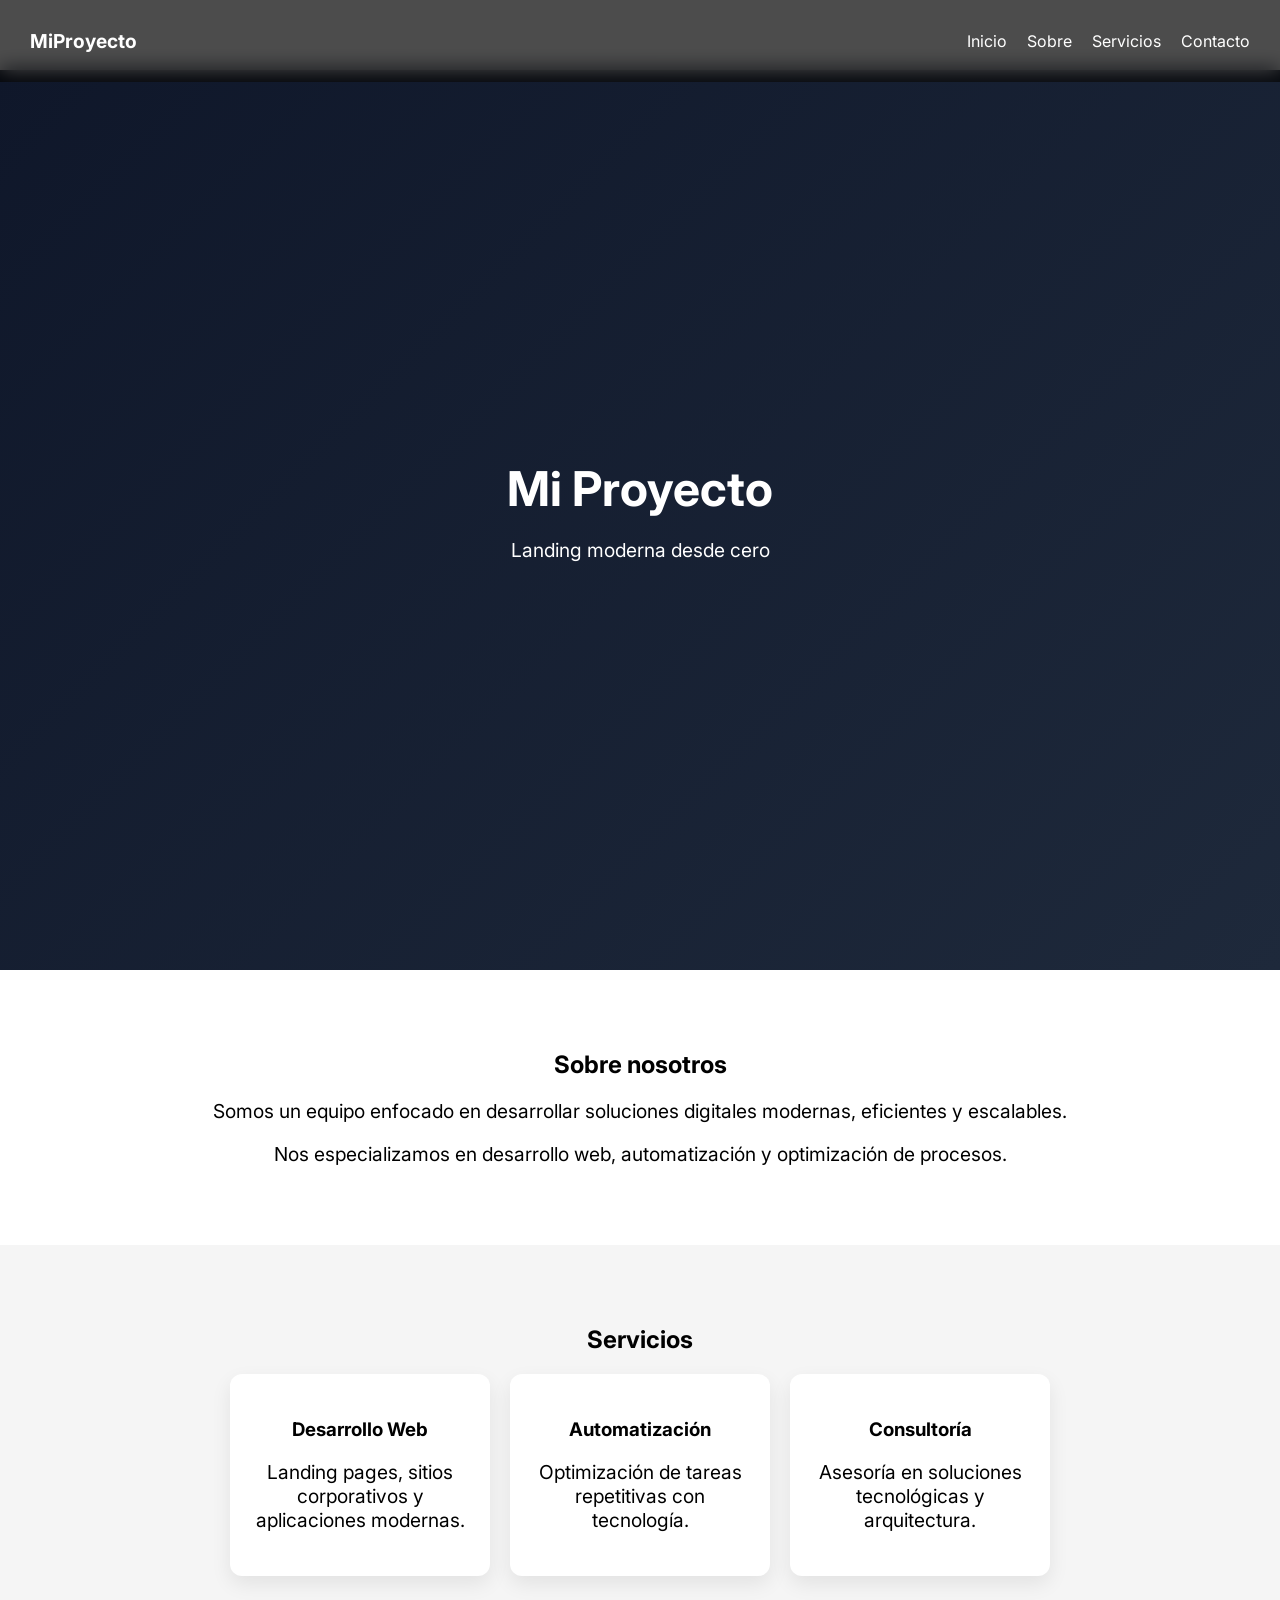
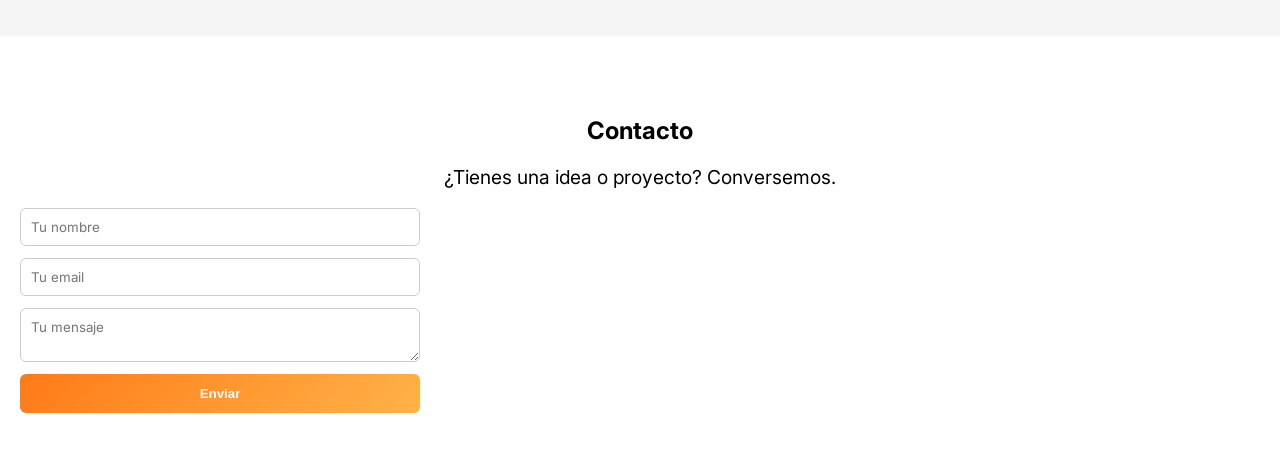
==== index.html @ 833f554d "?" ====
<!doctype html>
<html lang="es">
  <head>
    <!-- ======================
         META / CONFIG
    ====================== -->
    <meta charset="UTF-8" />
    <meta name="viewport" content="width=device-width, initial-scale=1.0" />
    <title>Mi Landing</title>

    <!-- ======================
         FUENTES
    ====================== -->
    <link
      href="https://fonts.googleapis.com/css2?family=Inter:wght@300;400;600&display=swap"
      rel="stylesheet"
    />

    <!-- ======================
         ESTILOS
    ====================== -->
    <link rel="stylesheet" href="styles.css" />
  </head>

  <body>
    <!-- ======================
         NAVBAR
    ====================== -->
    <nav class="navbar">
      <div class="logo">MiProyecto</div>

      <ul class="nav-links" id="nav-links">
        <li><a href="#inicio">Inicio</a></li>
        <li><a href="#sobre">Sobre</a></li>
        <li><a href="#servicios">Servicios</a></li>
        <li><a href="#contacto">Contacto</a></li>
      </ul>

      <!-- Menú hamburguesa (móvil) -->
      <div class="menu-toggle" id="menu-toggle">☰</div>
    </nav>

    <!-- ======================
         HERO / INICIO
    ====================== -->
    <header id="inicio">
      <h1>Mi Proyecto</h1>
      <p>Landing moderna desde cero</p>
    </header>

    <!-- ======================
         SOBRE NOSOTROS
    ====================== -->
    <section id="sobre" class="fade-in">
      <h2>Sobre nosotros</h2>
      <p>
        Somos un equipo enfocado en desarrollar soluciones digitales modernas,
        eficientes y escalables.
      </p>
      <p>
        Nos especializamos en desarrollo web, automatización y optimización de
        procesos.
      </p>
    </section>

    <!-- ======================
         SERVICIOS
    ====================== -->
    <section id="servicios" class="fade-in">
      <h2>Servicios</h2>

      <div class="cards">
        <div class="card">
          <h3>Desarrollo Web</h3>
          <p>Landing pages, sitios corporativos y aplicaciones modernas.</p>
        </div>

        <div class="card">
          <h3>Automatización</h3>
          <p>Optimización de tareas repetitivas con tecnología.</p>
        </div>

        <div class="card">
          <h3>Consultoría</h3>
          <p>Asesoría en soluciones tecnológicas y arquitectura.</p>
        </div>
      </div>
    </section>

    <!-- ======================
         CONTACTO
    ====================== -->
    <section id="contacto" class="fade-in">
      <h2>Contacto</h2>
      <p>¿Tienes una idea o proyecto? Conversemos.</p>
      <form
        name="contact"
        method="POST"
        netlify
      >
        <input type="hidden" name="form-name" value="contact" />
        <input type="text" name="name" placeholder="Tu nombre" required />
        <input type="email" name="email" placeholder="Tu email" required />
        <textarea name="message" placeholder="Tu mensaje" required></textarea>
        <button type="submit">Enviar</button>
      </form>
    </section>
    <div id="modal" class="modal hidden">
      <div class="modal-content">
        <p id="modal-message">Mensaje enviado</p>
        <button id="close-modal">Cerrar</button>
      </div>
    </div>
    <!-- ======================
         SCRIPTS
    ====================== -->
    <script src="script.js"></script>
  </body>
</html>
---- styles.css ----
/* ========================
   RESET / BASE
======================== */
* {
  box-sizing: border-box;
}

html {
  scroll-behavior: smooth;
  scroll-padding-top: 70px;
}

body {
  margin: 0;
  font-family: "Inter", sans-serif;
  padding-top: 70px; /* compensar navbar fijo */
}

/* ========================
   TIPOGRAFÍA
======================== */
h1 {
  font-size: 3rem;
  margin: 0;
}

p {
  font-size: 1.2rem;
}

/* ========================
   NAVBAR Menu
======================== */
.navbar {
  position: fixed;
  top: 0;
  width: 100%;

  display: flex;
  justify-content: space-between;
  align-items: center;

  padding: 15px 30px;
  background-color: rgba(0, 0, 0, 0.7);
  backdrop-filter: blur(10px);

  color: white;
  z-index: 1000;
}

.logo {
  font-weight: bold;
  font-size: 1.2rem;
}

.nav-links {
  list-style: none;
  display: flex;
  gap: 20px;
}

.nav-links a {
  text-decoration: none;
  color: white;
  transition: 0.3s;
}

.nav-links a:hover {
  color: #ff7a18;
}

/* ========================
   HERO
======================== */
header {
  height: 100vh;
  background: linear-gradient(135deg, #0f172a, #1e293b);
  color: white;

  display: flex;
  flex-direction: column;
  justify-content: center;
  align-items: center;

  text-align: center;
  padding: 20px;
}

/* ========================
   SECCIONES
======================== */
section {
  padding: 60px 20px;
  text-align: center;
}

section:nth-child(even) {
  background-color: #f5f5f5;
}

/* ========================
   BOTONES
======================== */
button {
  padding: 12px 24px;
  border: none;
  background: linear-gradient(135deg, #ff7a18, #ffb347);
  color: white;
  font-weight: 600;
  border-radius: 8px;
  cursor: pointer;
  transition: 0.3s;
}

button:hover {
  transform: translateY(-2px);
}

/* ========================
   CARDS (SERVICIOS)
======================== */
.cards {
  display: flex;
  gap: 20px;
  justify-content: center;
  flex-wrap: wrap;
}

.card {
  background: white;
  padding: 25px;
  border-radius: 12px;
  width: 260px;

  box-shadow: 0 8px 20px rgba(0, 0, 0, 0.08);
  transition: 0.3s;
}

.card:hover {
  transform: translateY(-5px);
}

/* ========================
   ANIMACIONES (SCROLL)
======================== */
.fade-in {
  opacity: 0;
  transform: translateY(30px);
  transition: all 0.8s ease;
}

.fade-in.show {
  opacity: 1;
  transform: translateY(0);
}

/* ========================
   MENÚ MÓVIL
======================== */
.menu-toggle {
  display: none;
  font-size: 1.8rem;
  cursor: pointer;
}

/* ========================
   RESPONSIVE
======================== */
@media (max-width: 768px) {
  h1 {
    font-size: 2rem;
  }

  p {
    font-size: 1rem;
  }

  section {
    padding: 20px;
  }

  .cards {
    flex-direction: column;
    align-items: center;
  }

  /* NAV LINKS MOBILE */
  .nav-links {
    position: absolute;
    top: 60px;
    right: 0;

    background-color: #111;
    width: 100%;

    display: none;
    flex-direction: column;
    align-items: center;

    padding: 20px 0;
  }

  .nav-links li {
    margin: 10px 0;
  }

  .nav-links a {
    font-size: 1.2rem;
  }

  .nav-links.active {
    display: flex;
  }

  .menu-toggle {
    display: block;
  }
}

/* Formulario de contacto */

form {
  display: flex;
  flex-direction: column;
  gap: 12px;
  max-width: 400px;
}

input, textarea {
  padding: 10px;
  border: 1px solid #ccc;
  border-radius: 6px;
  font-family: inherit;
}

button {
  padding: 12px;
  border: none;
  background-color: #111;
  color: white;
  border-radius: 6px;
  cursor: pointer;
}

button:hover {
  background-color: #333;
}

/* modal feedback inmediato sin salir al enviar formulario */

.modal {
  position: fixed;
  top: 0;
  left: 0;
  width: 100%;
  height: 100%;
  background: rgba(0,0,0,0.6);
  display: flex;
  align-items: center;
  justify-content: center;
}

.modal-content {
  background: white;
  padding: 20px;
  border-radius: 8px;
  text-align: center;
}

.hidden {
  display: none;
}
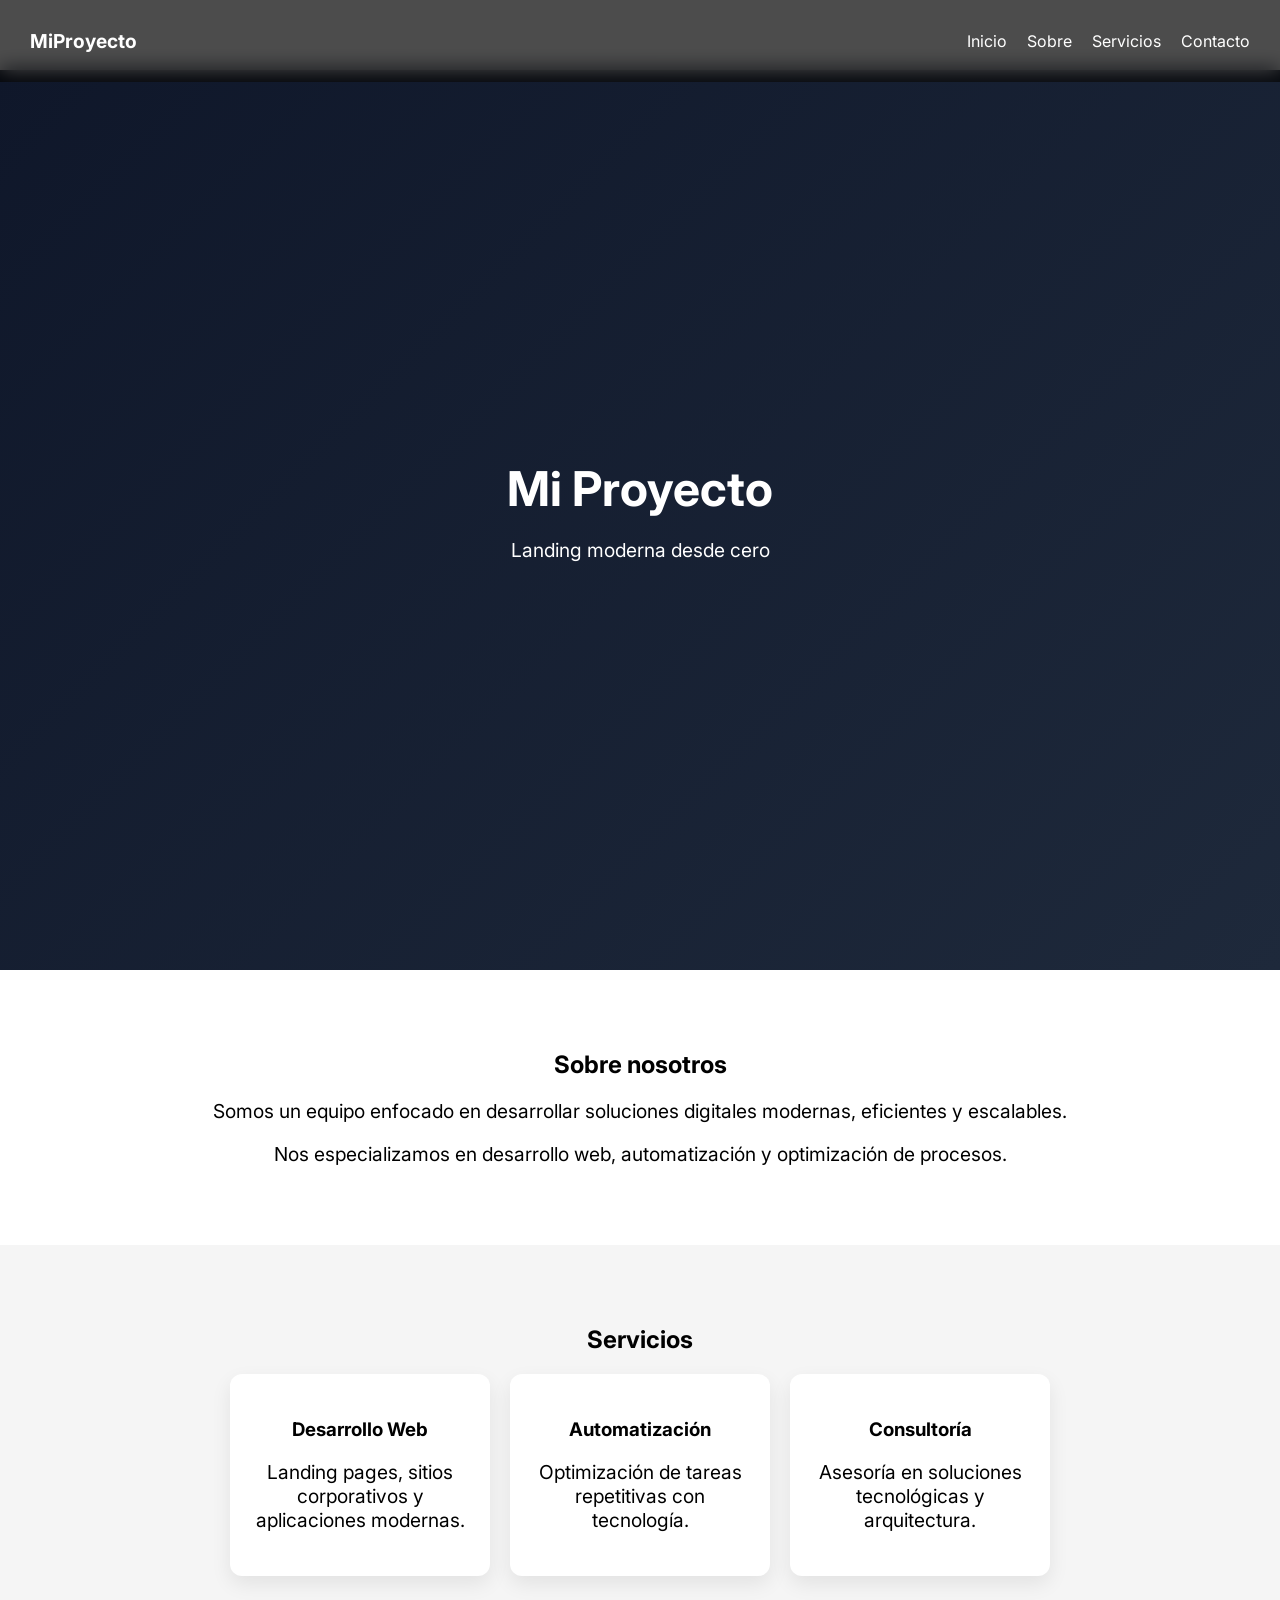
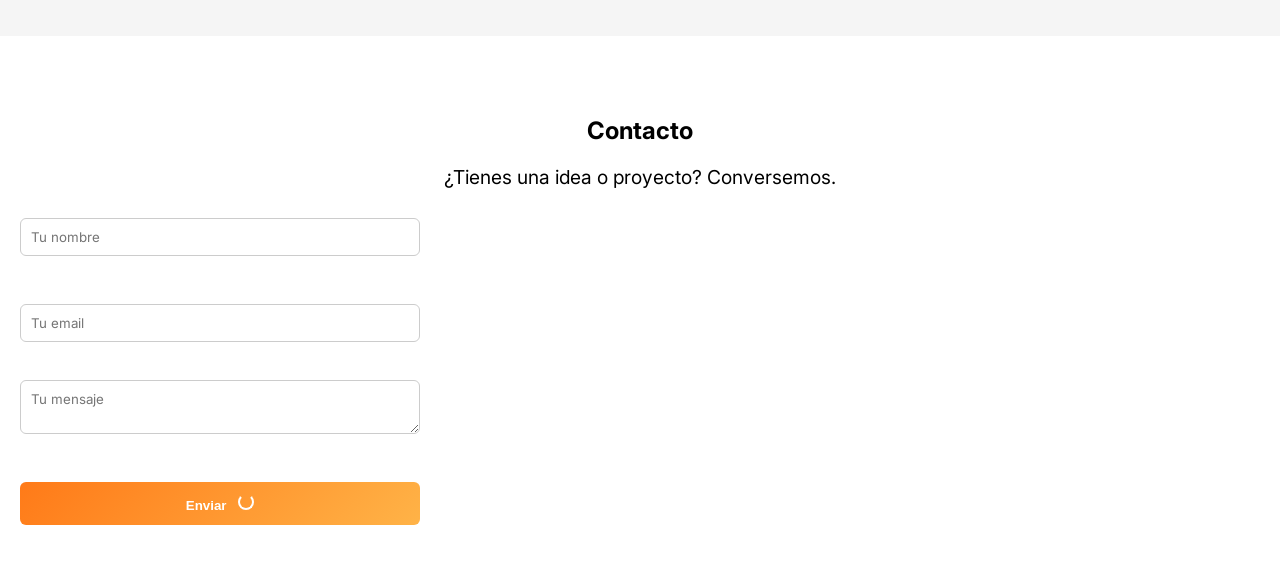
==== commit 9e06c8d1: "Fin de etapa de eventos y errores, pasamos a API" ====
--- a/index.html
+++ b/index.html
@@ -93,16 +93,20 @@
     <section id="contacto" class="fade-in">
       <h2>Contacto</h2>
       <p>¿Tienes una idea o proyecto? Conversemos.</p>
-      <form
-        name="contact"
-        method="POST"
-        netlify
-      >
-        <input type="hidden" name="form-name" value="contact" />
+      <form name="contact" method="POST" netlify>
         <input type="text" name="name" placeholder="Tu nombre" required />
+        <!-- contenedor para errores -->
+        <small class="error" id="error-name"></small>
+
         <input type="email" name="email" placeholder="Tu email" required />
+        <small class="error" id="error-email"></small>
+
         <textarea name="message" placeholder="Tu mensaje" required></textarea>
-        <button type="submit">Enviar</button>
+        <small class="error" id="error-message"></small>
+        <button type="submit" id="submit-btn">
+          <span id="btn-text">Enviar</span>
+          <span id="spinner" class="spinner hidden"></span>
+        </button>
       </form>
     </section>
     <div id="modal" class="modal hidden">
--- a/styles.css
+++ b/styles.css
@@ -269,4 +269,53 @@
 
 .hidden {
   display: none;
+}
+
+/* estilo para errores en el formulario */
+
+.error {
+  color: red;
+  font-size: 12px;
+  height: 14px;
+}
+
+.input-error {
+  border: 1px solid red;
+}
+
+/* efecto visual boton */
+
+button:disabled {
+  background-color: #888;
+  cursor: not-allowed;
+  opacity: 0.7;
+}
+
+/* animacion spinner + estado */
+
+.spinner {
+  width: 16px;
+  height: 16px;
+  border: 2px solid white;
+  border-top: 2px solid transparent;
+  border-radius: 50%;
+  display: inline-block;
+  margin-left: 8px;
+  animation: spin 0.6s linear infinite;
+}
+
+@keyframes spin {
+  to {
+    transform: rotate(360deg);
+  }
+}
+
+#box {
+  max-width: 300px;
+  margin: 20px;
+}
+
+input, button {
+  display: block;
+  margin-top: 10px;
 }
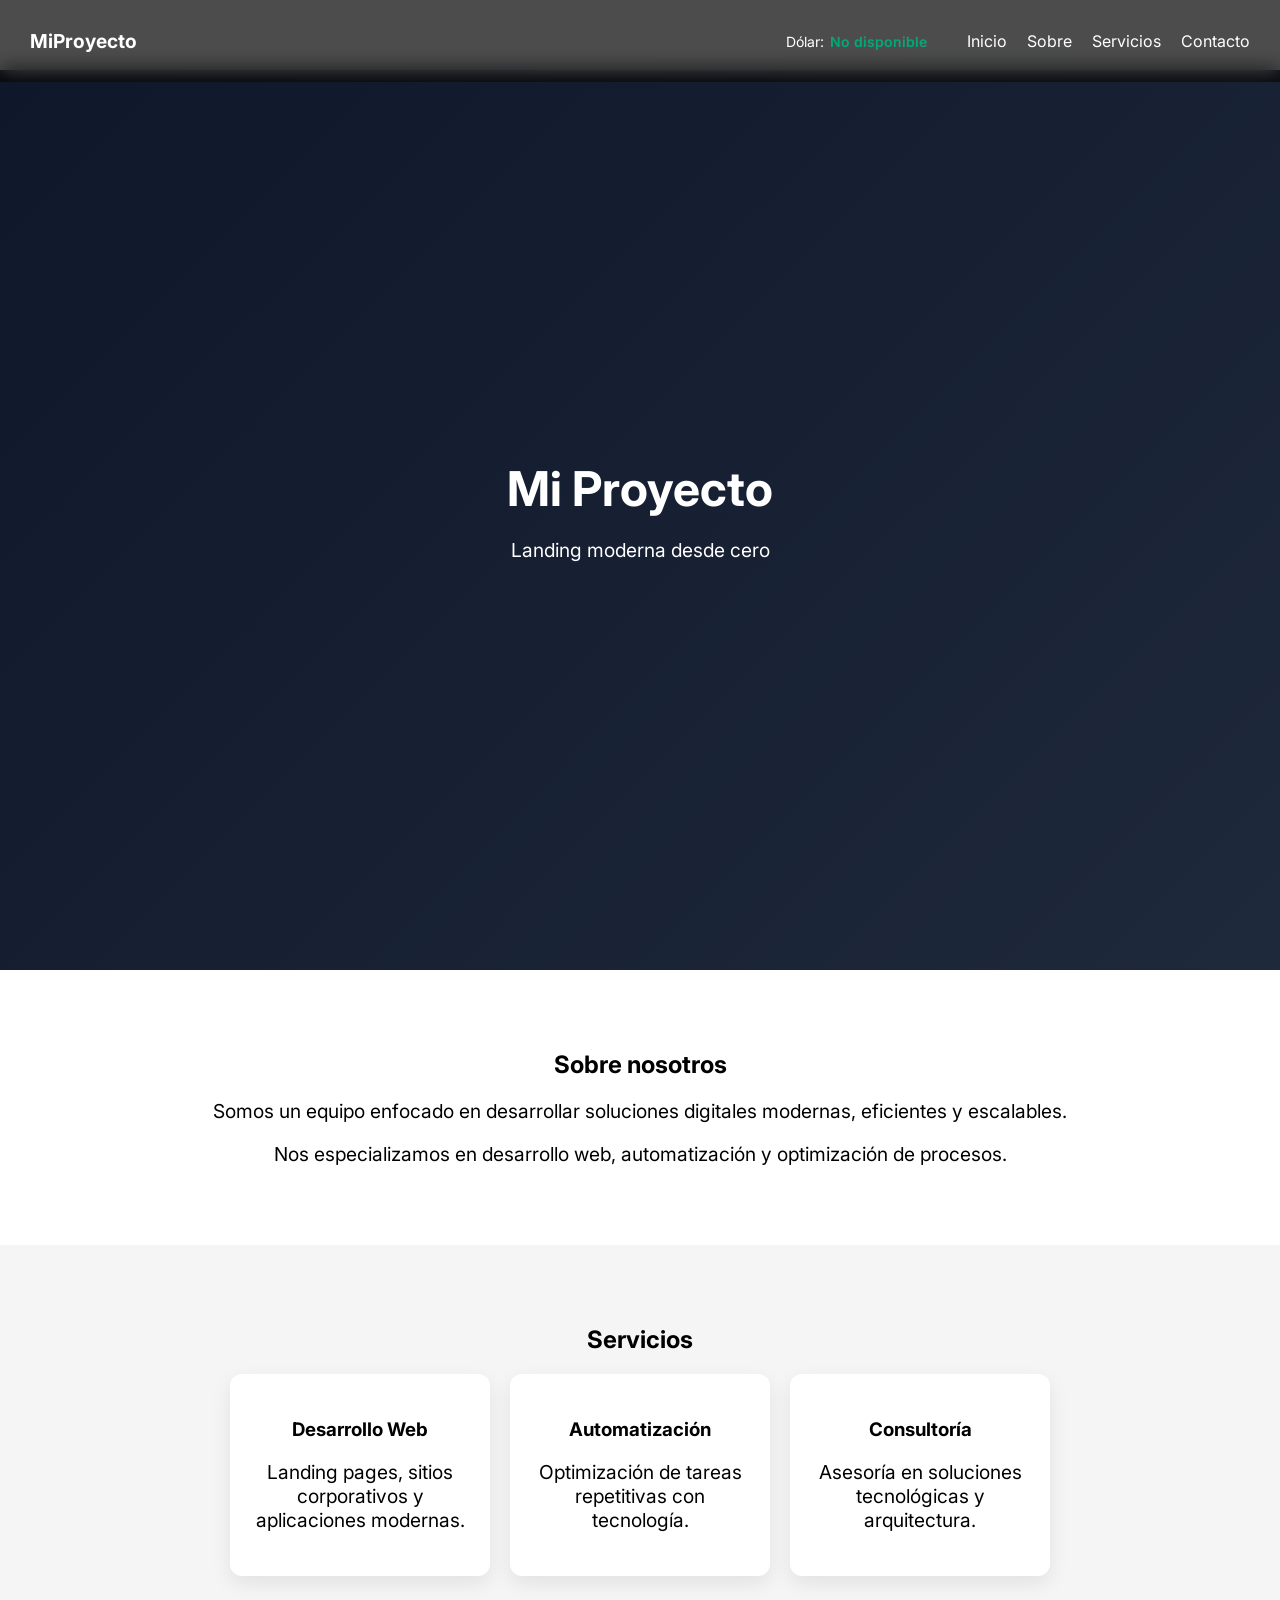
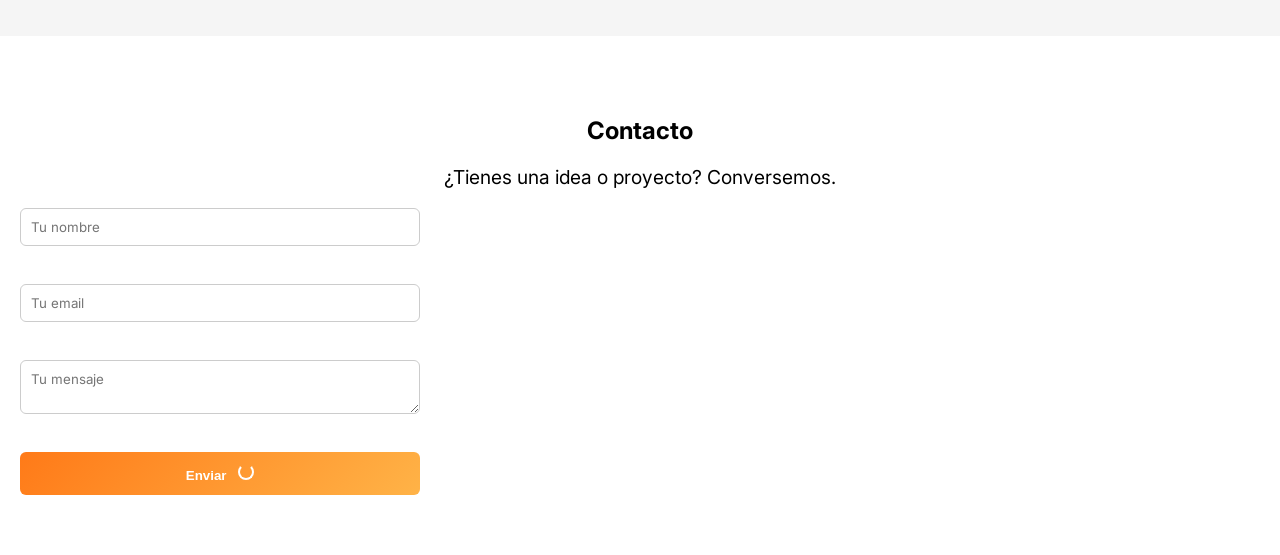
==== commit 53d4f9a6: "Uso de API's" ====
--- a/index.html
+++ b/index.html
@@ -28,6 +28,10 @@
     ====================== -->
     <nav class="navbar">
       <div class="logo">MiProyecto</div>
+      <div id="dolar-box" class="dolar-widget">
+        <span>Dólar:</span>
+        <strong id="dolar-value">Cargando...</strong>
+      </div>
 
       <ul class="nav-links" id="nav-links">
         <li><a href="#inicio">Inicio</a></li>
--- a/styles.css
+++ b/styles.css
@@ -310,12 +310,20 @@
   }
 }
 
-#box {
-  max-width: 300px;
-  margin: 20px;
-}
-
-input, button {
-  display: block;
-  margin-top: 10px;
+/* widget del dolar para el menu */
+
+.dolar-widget {
+  font-size: 14px;
+  margin-left: auto; /* lo empuja a la derecha */
+  display: flex;
+  gap: 6px;
+  align-items: center;
+}
+
+.dolar-widget strong {
+  font-weight: 600;
+}
+
+#dolar-value {
+  color: #0a7;
 }
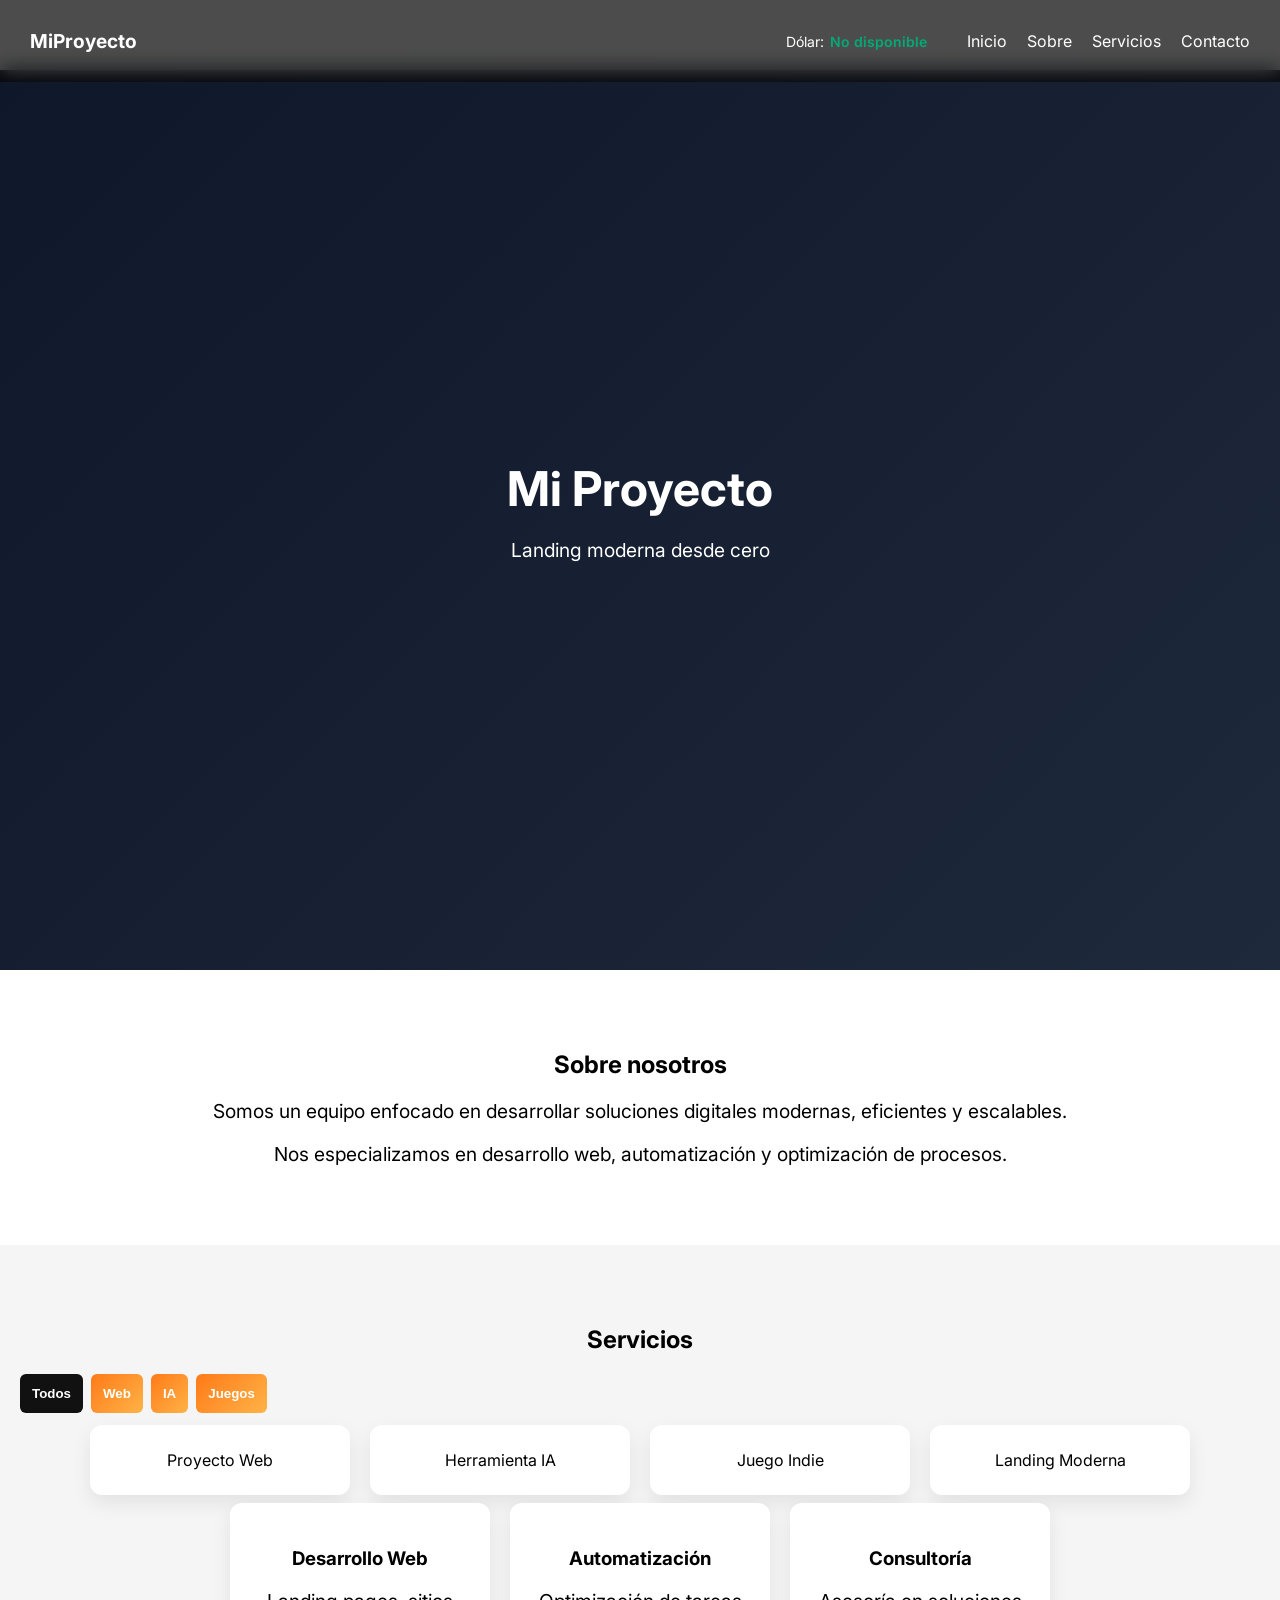
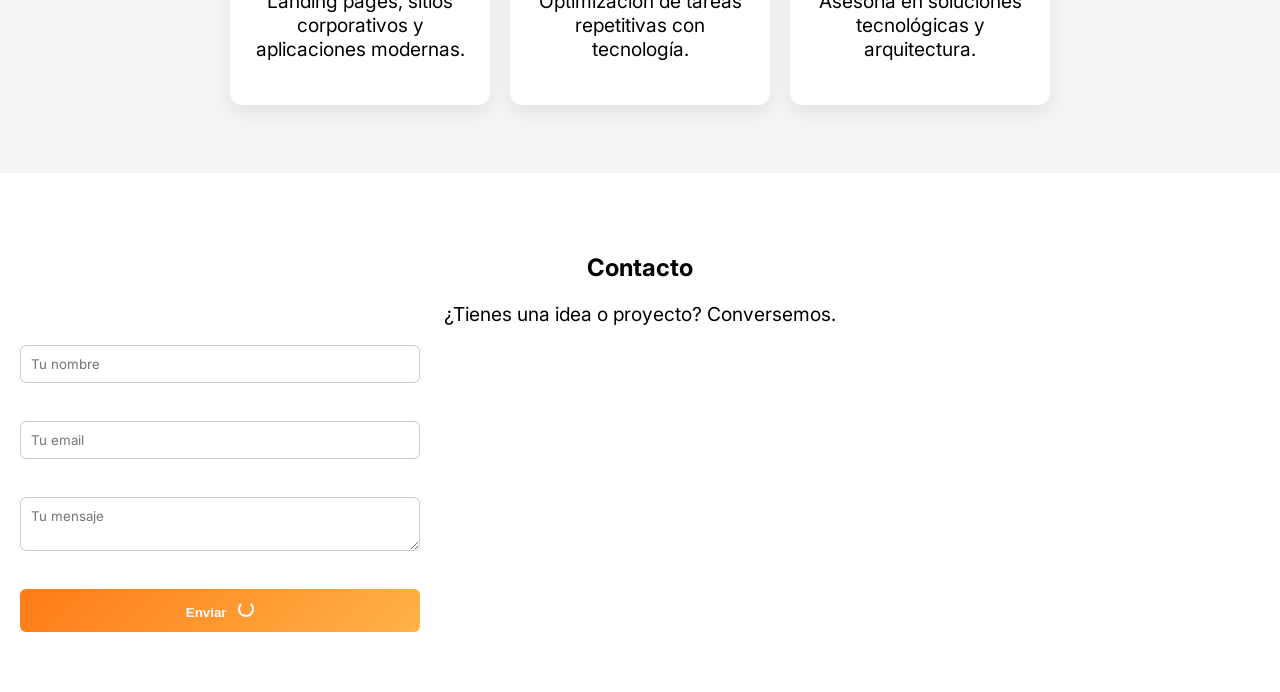
==== commit 8a299111: "Se agrego filtros a los servicios" ====
--- a/index.html
+++ b/index.html
@@ -73,6 +73,19 @@
     <section id="servicios" class="fade-in">
       <h2>Servicios</h2>
 
+      <div class="filters">
+        <button data-filter="all">Todos</button>
+        <button data-filter="web">Web</button>
+        <button data-filter="ia">IA</button>
+        <button data-filter="games">Juegos</button>
+      </div>
+
+      <div class="cards">
+        <div class="card" data-category="web">Proyecto Web</div>
+        <div class="card" data-category="ia">Herramienta IA</div>
+        <div class="card" data-category="games">Juego Indie</div>
+        <div class="card" data-category="web">Landing Moderna</div>
+      </div>
       <div class="cards">
         <div class="card">
           <h3>Desarrollo Web</h3>
--- a/styles.css
+++ b/styles.css
@@ -326,4 +326,21 @@
 
 #dolar-value {
   color: #0a7;
+}
+
+/* estilo para los filtros de servicios */
+
+.filters {
+  display: flex;
+  gap: 8px;
+  margin-bottom: 12px;
+}
+
+.filters button.active {
+  background: #111;
+  color: #fff;
+}
+
+.card {
+  margin-bottom: 8px;
 }
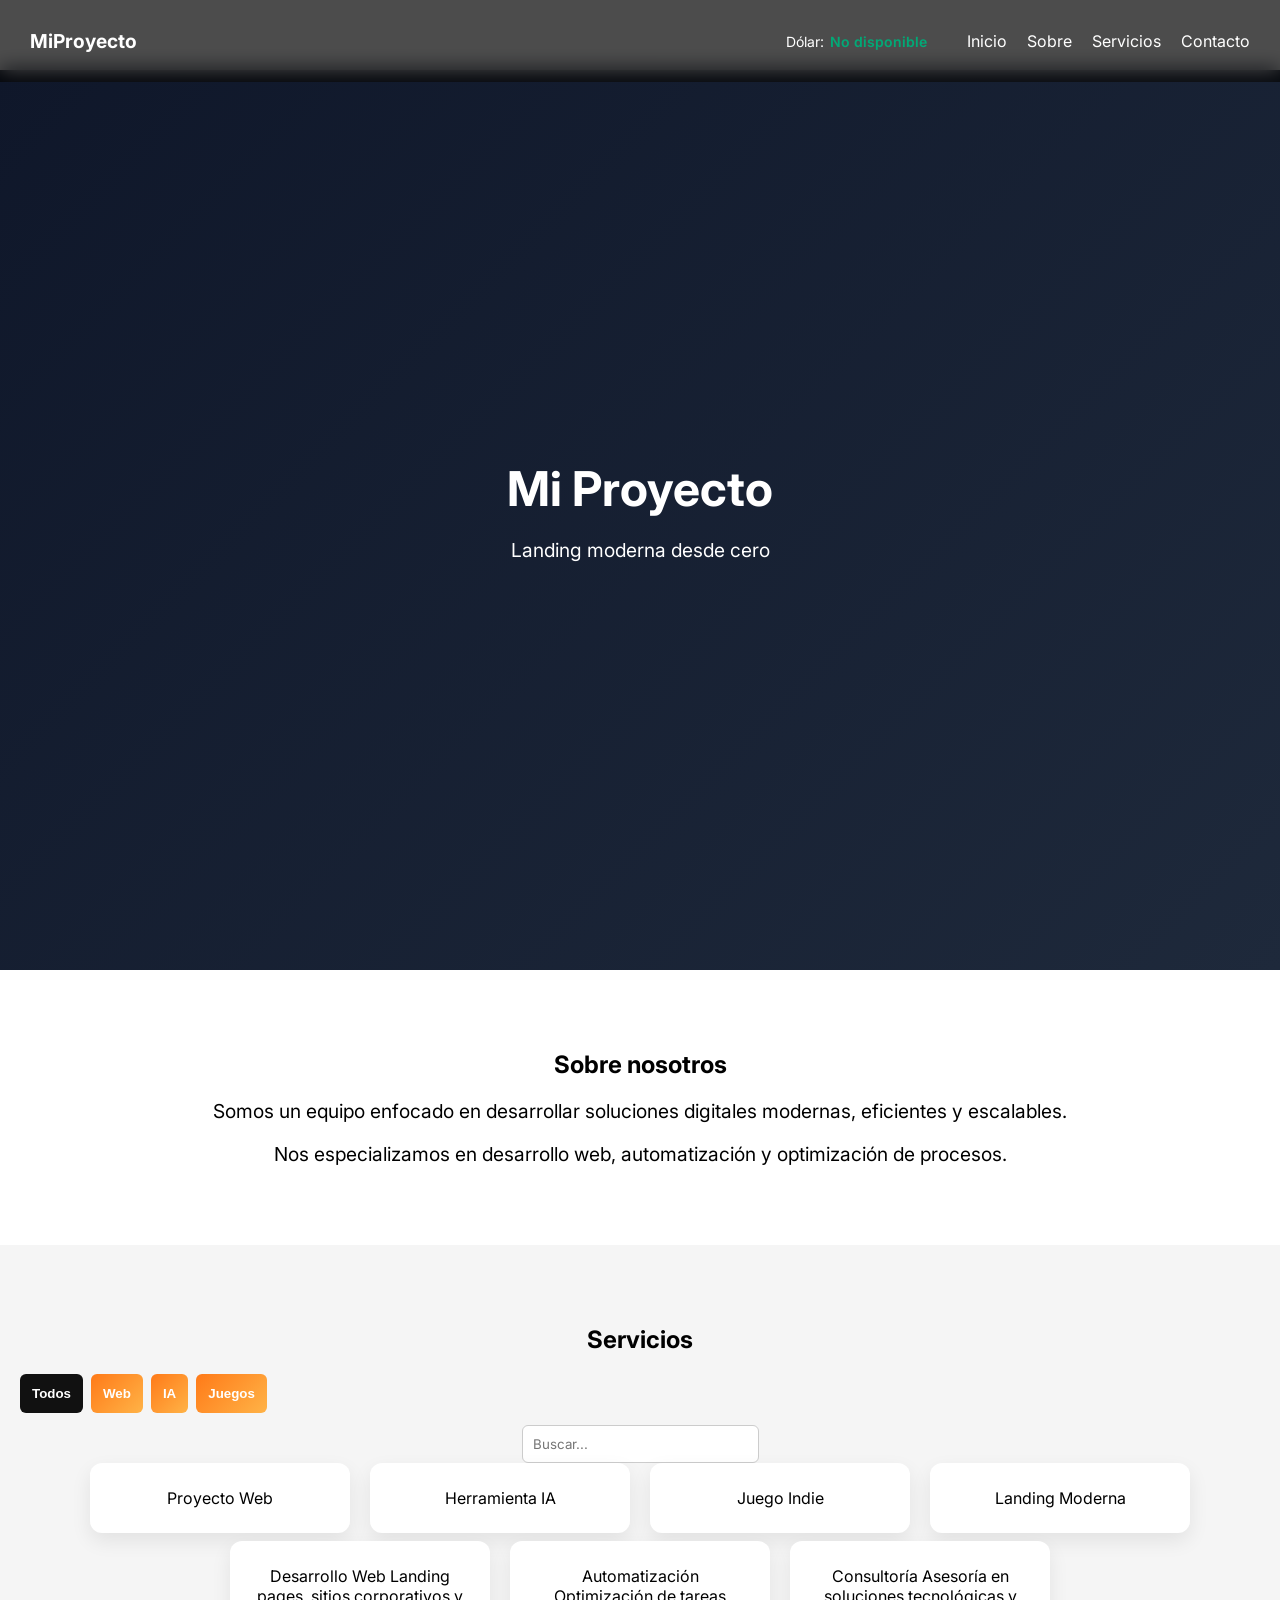
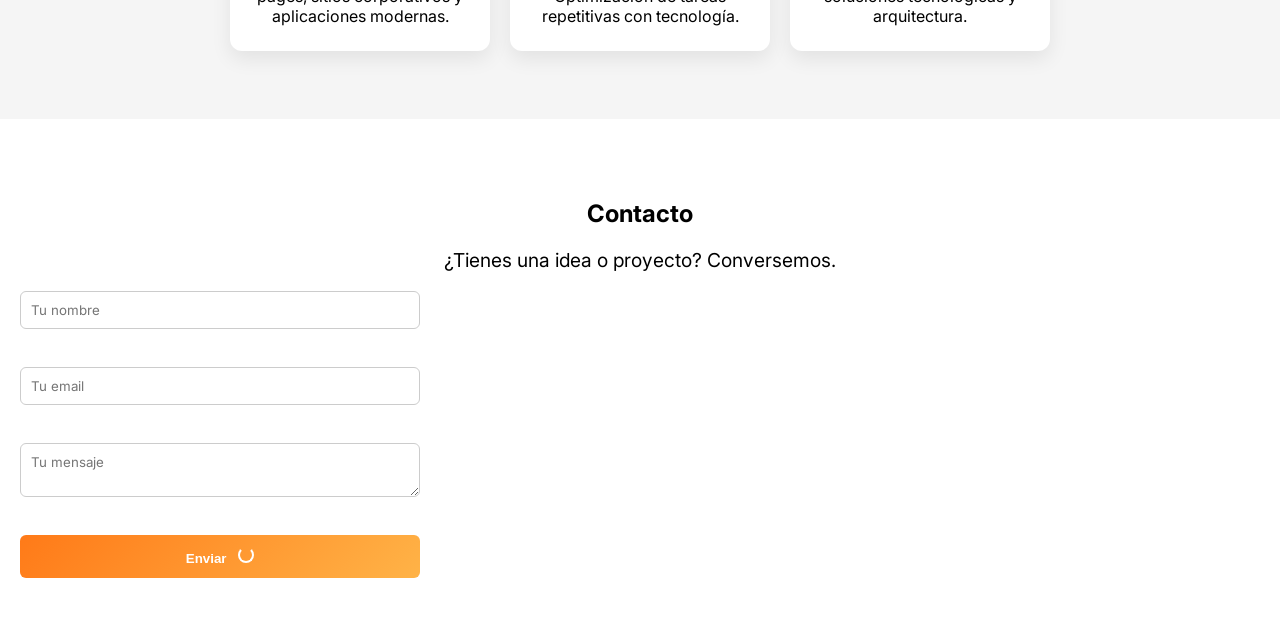
==== commit ef8552ca: "feat: filtros + búsqueda + highlight funcionando" ====
--- a/index.html
+++ b/index.html
@@ -80,6 +80,8 @@
         <button data-filter="games">Juegos</button>
       </div>
 
+      <input type="text" id="search-input" placeholder="Buscar..." />
+
       <div class="cards">
         <div class="card" data-category="web">Proyecto Web</div>
         <div class="card" data-category="ia">Herramienta IA</div>
--- a/styles.css
+++ b/styles.css
@@ -226,7 +226,8 @@
   max-width: 400px;
 }
 
-input, textarea {
+input,
+textarea {
   padding: 10px;
   border: 1px solid #ccc;
   border-radius: 6px;
@@ -254,7 +255,7 @@
   left: 0;
   width: 100%;
   height: 100%;
-  background: rgba(0,0,0,0.6);
+  background: rgba(0, 0, 0, 0.6);
   display: flex;
   align-items: center;
   justify-content: center;
@@ -343,4 +344,9 @@
 
 .card {
   margin-bottom: 8px;
+}
+
+mark {
+  background: #ffe58a;
+  padding: 0 2px;
 }
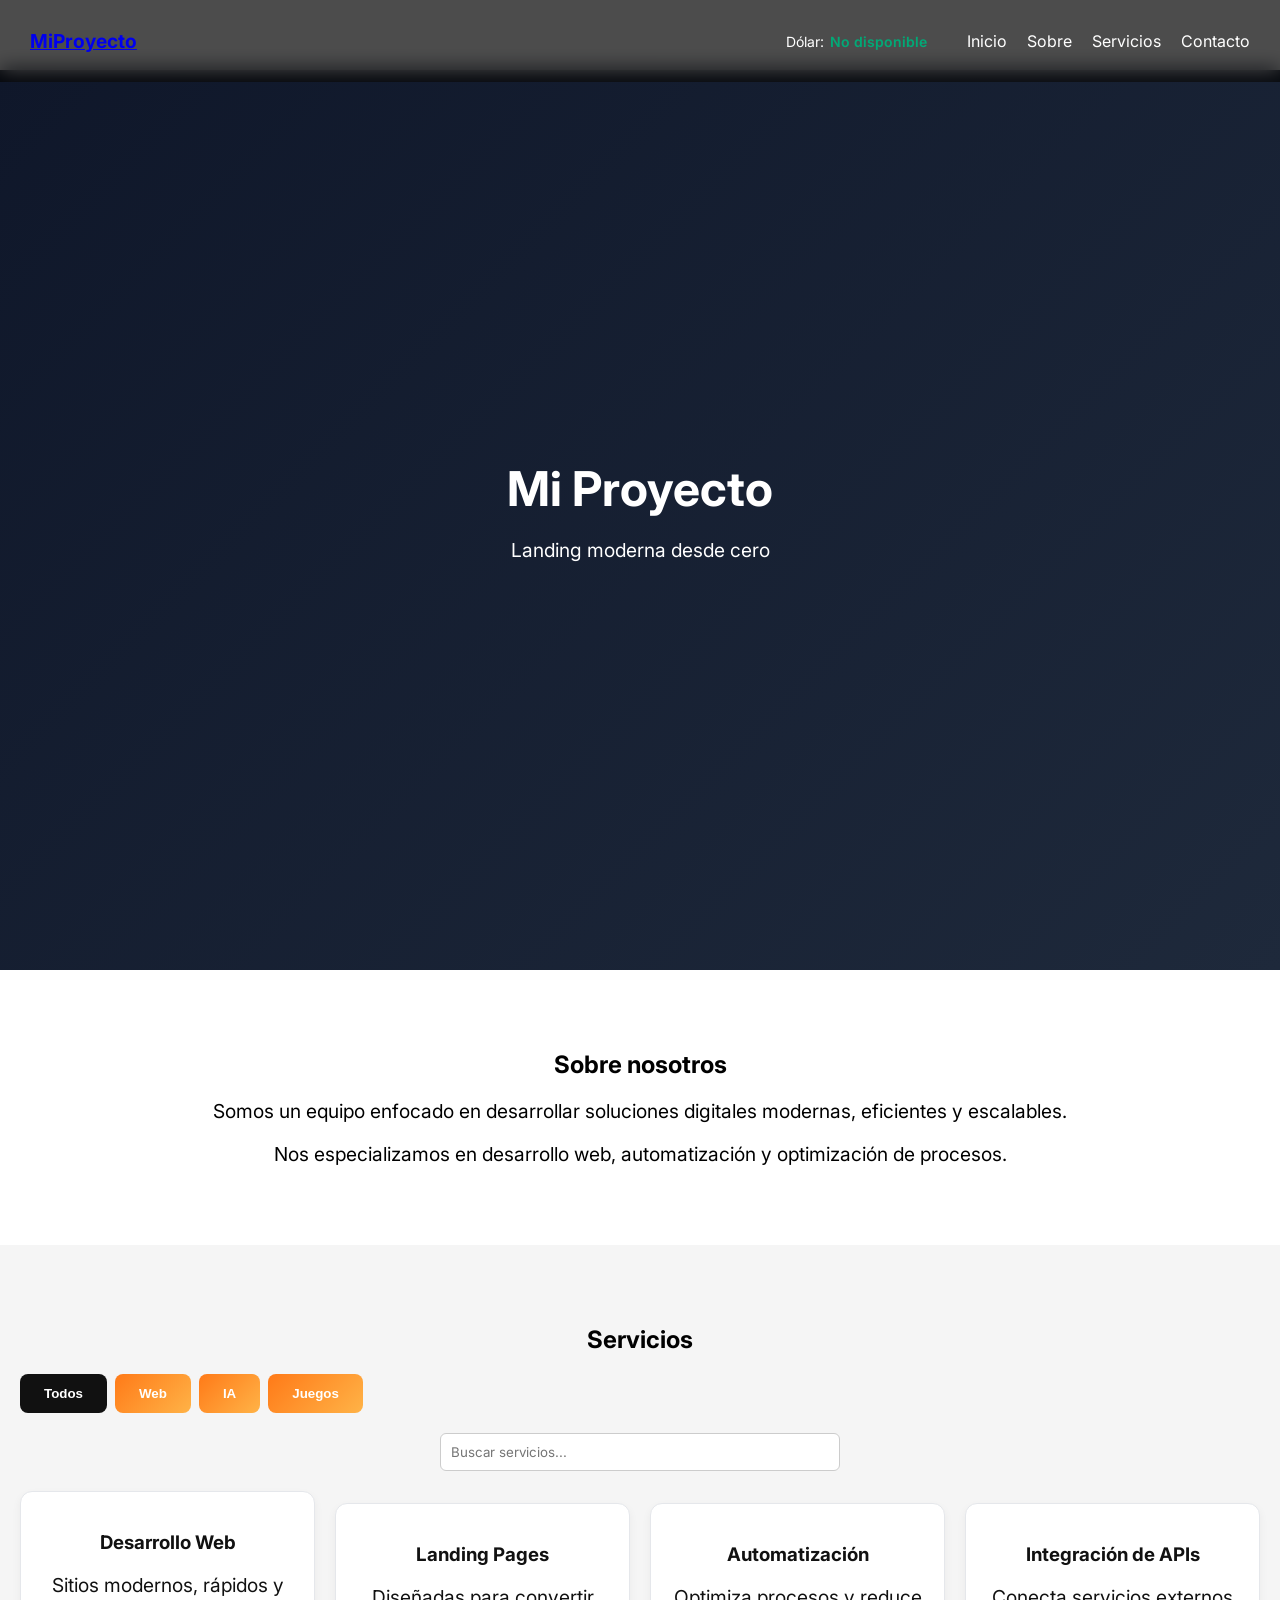
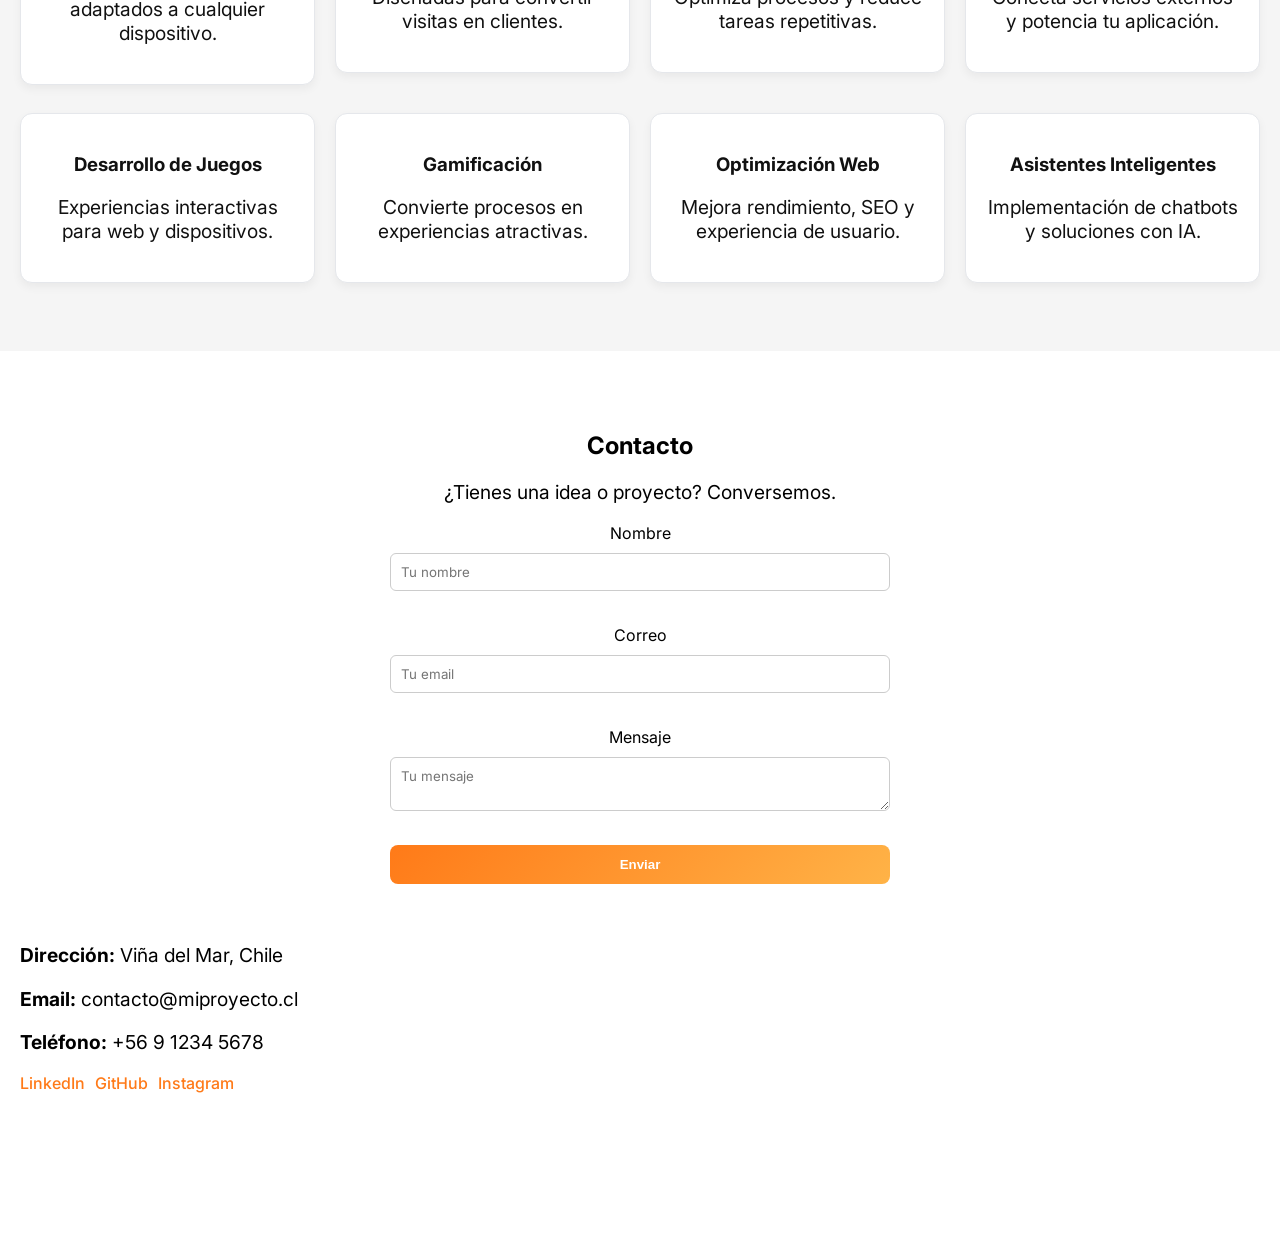
==== commit 73f68f35: "fix: correjido errores menores HTML CSS js" ====
--- a/index.html
+++ b/index.html
@@ -6,6 +6,10 @@
     ====================== -->
     <meta charset="UTF-8" />
     <meta name="viewport" content="width=device-width, initial-scale=1.0" />
+    <meta
+      name="description"
+      content="Desarrollo web moderno, automatización e IA"
+    />
     <title>Mi Landing</title>
 
     <!-- ======================
@@ -26,9 +30,9 @@
     <!-- ======================
          NAVBAR
     ====================== -->
-    <nav class="navbar">
-      <div class="logo">MiProyecto</div>
-      <div id="dolar-box" class="dolar-widget">
+    <nav class="navbar" aria-label="Navegación principal">
+      <a href="#inicio" class="logo">MiProyecto</a>
+      <div id="dolar-box" class="dolar-widget" aria-live="polite">
         <span>Dólar:</span>
         <strong id="dolar-value">Cargando...</strong>
       </div>
@@ -41,15 +45,19 @@
       </ul>
 
       <!-- Menú hamburguesa (móvil) -->
-      <div class="menu-toggle" id="menu-toggle">☰</div>
+      <button class="menu-toggle" id="menu-toggle" aria-label="Abrir menú">
+        ☰
+      </button>
     </nav>
 
     <!-- ======================
          HERO / INICIO
     ====================== -->
     <header id="inicio">
-      <h1>Mi Proyecto</h1>
-      <p>Landing moderna desde cero</p>
+      <div class="hero-content">
+        <h1>Mi Proyecto</h1>
+        <p>Landing moderna desde cero</p>
+      </div>
     </header>
 
     <!-- ======================
@@ -80,28 +88,52 @@
         <button data-filter="games">Juegos</button>
       </div>
 
-      <input type="text" id="search-input" placeholder="Buscar..." />
+      <input
+        type="text"
+        id="search-input"
+        placeholder="Buscar servicios..."
+        aria-label="Buscar servicios"
+      />
 
       <div class="cards">
-        <div class="card" data-category="web">Proyecto Web</div>
-        <div class="card" data-category="ia">Herramienta IA</div>
-        <div class="card" data-category="games">Juego Indie</div>
-        <div class="card" data-category="web">Landing Moderna</div>
-      </div>
-      <div class="cards">
-        <div class="card">
+        <div class="card" data-category="web">
           <h3>Desarrollo Web</h3>
-          <p>Landing pages, sitios corporativos y aplicaciones modernas.</p>
-        </div>
-
-        <div class="card">
+          <p>Sitios modernos, rápidos y adaptados a cualquier dispositivo.</p>
+        </div>
+
+        <div class="card" data-category="web">
+          <h3>Landing Pages</h3>
+          <p>Diseñadas para convertir visitas en clientes.</p>
+        </div>
+
+        <div class="card" data-category="ia">
           <h3>Automatización</h3>
-          <p>Optimización de tareas repetitivas con tecnología.</p>
-        </div>
-
-        <div class="card">
-          <h3>Consultoría</h3>
-          <p>Asesoría en soluciones tecnológicas y arquitectura.</p>
+          <p>Optimiza procesos y reduce tareas repetitivas.</p>
+        </div>
+
+        <div class="card" data-category="ia">
+          <h3>Integración de APIs</h3>
+          <p>Conecta servicios externos y potencia tu aplicación.</p>
+        </div>
+
+        <div class="card" data-category="games">
+          <h3>Desarrollo de Juegos</h3>
+          <p>Experiencias interactivas para web y dispositivos.</p>
+        </div>
+
+        <div class="card" data-category="games">
+          <h3>Gamificación</h3>
+          <p>Convierte procesos en experiencias atractivas.</p>
+        </div>
+
+        <div class="card" data-category="web">
+          <h3>Optimización Web</h3>
+          <p>Mejora rendimiento, SEO y experiencia de usuario.</p>
+        </div>
+
+        <div class="card" data-category="ia">
+          <h3>Asistentes Inteligentes</h3>
+          <p>Implementación de chatbots y soluciones con IA.</p>
         </div>
       </div>
     </section>
@@ -113,13 +145,30 @@
       <h2>Contacto</h2>
       <p>¿Tienes una idea o proyecto? Conversemos.</p>
       <form name="contact" method="POST" netlify>
-        <input type="text" name="name" placeholder="Tu nombre" required />
+        <p hidden>
+          <label>Don’t fill this out: <input name="bot-field" /></label>
+        </p>
+        <input type="hidden" name="form-name" value="contact" />
+        <label for="name">Nombre</label>
+        <input
+          type="text"
+          name="name"
+          placeholder="Tu nombre"
+          autocomplete="name"
+          required
+        />
         <!-- contenedor para errores -->
         <small class="error" id="error-name"></small>
-
-        <input type="email" name="email" placeholder="Tu email" required />
+        <label for="email">Correo</label>
+        <input
+          type="email"
+          name="email"
+          placeholder="Tu email"
+          autocomplete="email"
+          required
+        />
         <small class="error" id="error-email"></small>
-
+        <label for="message">Mensaje</label>
         <textarea name="message" placeholder="Tu mensaje" required></textarea>
         <small class="error" id="error-message"></small>
         <button type="submit" id="submit-btn">
@@ -127,16 +176,42 @@
           <span id="spinner" class="spinner hidden"></span>
         </button>
       </form>
+      <div class="contact-extra">
+        <div class="contact-info">
+          <p><strong>Dirección:</strong> Viña del Mar, Chile</p>
+          <p><strong>Email:</strong> contacto@miproyecto.cl</p>
+          <p><strong>Teléfono:</strong> +56 9 1234 5678</p>
+
+          <div class="socials">
+            <a href="#">LinkedIn</a>
+            <a href="#">GitHub</a>
+            <a href="#">Instagram</a>
+          </div>
+        </div>
+
+        <div class="map">
+          <iframe
+            src="https://www.google.com/maps?q=Viña+del+Mar&output=embed"
+            loading="lazy"
+          ></iframe>
+        </div>
+      </div>
     </section>
-    <div id="modal" class="modal hidden">
+    <div
+      id="modal"
+      class="modal hidden"
+      role="dialog"
+      aria-modal="true"
+      aria-labelledby="modal-message"
+    >
       <div class="modal-content">
         <p id="modal-message">Mensaje enviado</p>
-        <button id="close-modal">Cerrar</button>
+        <button id="close-modal" aria-label="Cerrar modal">Cerrar</button>
       </div>
     </div>
     <!-- ======================
          SCRIPTS
     ====================== -->
-    <script src="script.js"></script>
+    <script type="module" src="./js/main.js"></script>
   </body>
 </html>
--- a/styles.css
+++ b/styles.css
@@ -120,24 +120,35 @@
    CARDS (SERVICIOS)
 ======================== */
 .cards {
-  display: flex;
+  display: grid;
+  grid-template-columns: repeat(auto-fit, minmax(250px, 1fr));
   gap: 20px;
-  justify-content: center;
-  flex-wrap: wrap;
-}
-
-.card {
-  background: white;
-  padding: 25px;
-  border-radius: 12px;
-  width: 260px;
-
-  box-shadow: 0 8px 20px rgba(0, 0, 0, 0.08);
-  transition: 0.3s;
+}
+
+.cards {
+  flex-direction: column;
+  align-items: center;
 }
 
 .card:hover {
   transform: translateY(-5px);
+}
+
+.card {
+  padding: 20px;
+  border-radius: 12px;
+  background: #ffffff;
+  color: #111;
+
+  border: 1px solid #e5e7eb; /* 👈 borde suave */
+  box-shadow: 0 4px 10px rgba(0, 0, 0, 0.05);
+
+  transition: all 0.2s ease;
+}
+
+.card:hover {
+  transform: translateY(-4px);
+  box-shadow: 0 8px 20px rgba(0, 0, 0, 0.08);
 }
 
 /* ========================
@@ -179,9 +190,8 @@
     padding: 20px;
   }
 
-  .cards {
-    flex-direction: column;
-    align-items: center;
+  .contact-extra {
+    grid-template-columns: 1fr;
   }
 
   /* NAV LINKS MOBILE */
@@ -234,17 +244,16 @@
   font-family: inherit;
 }
 
-button {
-  padding: 12px;
-  border: none;
-  background-color: #111;
-  color: white;
-  border-radius: 6px;
-  cursor: pointer;
-}
-
 button:hover {
   background-color: #333;
+}
+
+#contacto form {
+  max-width: 500px;
+  margin: 0 auto; /* 👈 centra horizontal */
+  display: flex;
+  flex-direction: column;
+  gap: 10px;
 }
 
 /* modal feedback inmediato sin salir al enviar formulario */
@@ -269,7 +278,7 @@
 }
 
 .hidden {
-  display: none;
+  display: none !important;
 }
 
 /* estilo para errores en el formulario */
@@ -300,9 +309,8 @@
   border: 2px solid white;
   border-top: 2px solid transparent;
   border-radius: 50%;
-  display: inline-block;
   margin-left: 8px;
-  animation: spin 0.6s linear infinite;
+  animation: spin 0.8s linear infinite;
 }
 
 @keyframes spin {
@@ -349,4 +357,48 @@
 mark {
   background: #ffe58a;
   padding: 0 2px;
+}
+
+#search-input {
+  display: block;
+  margin: 20px auto; /* separa arriba/abajo y centra */
+  padding: 10px;
+  max-width: 400px;
+  width: 100%;
+}
+
+
+/* Seccion de contacto */
+
+.contact-extra {
+  margin-top: 40px;
+
+  display: grid;
+  grid-template-columns: 1fr 1fr;
+  gap: 30px;
+
+  align-items: start;
+}
+
+.contact-info {
+  text-align: left;
+}
+
+.socials {
+  margin-top: 10px;
+  display: flex;
+  gap: 10px;
+}
+
+.socials a {
+  text-decoration: none;
+  color: #ff7a18;
+  font-weight: 500;
+}
+
+.map iframe {
+  width: 100%;
+  height: 250px;
+  border: none;
+  border-radius: 10px;
 }
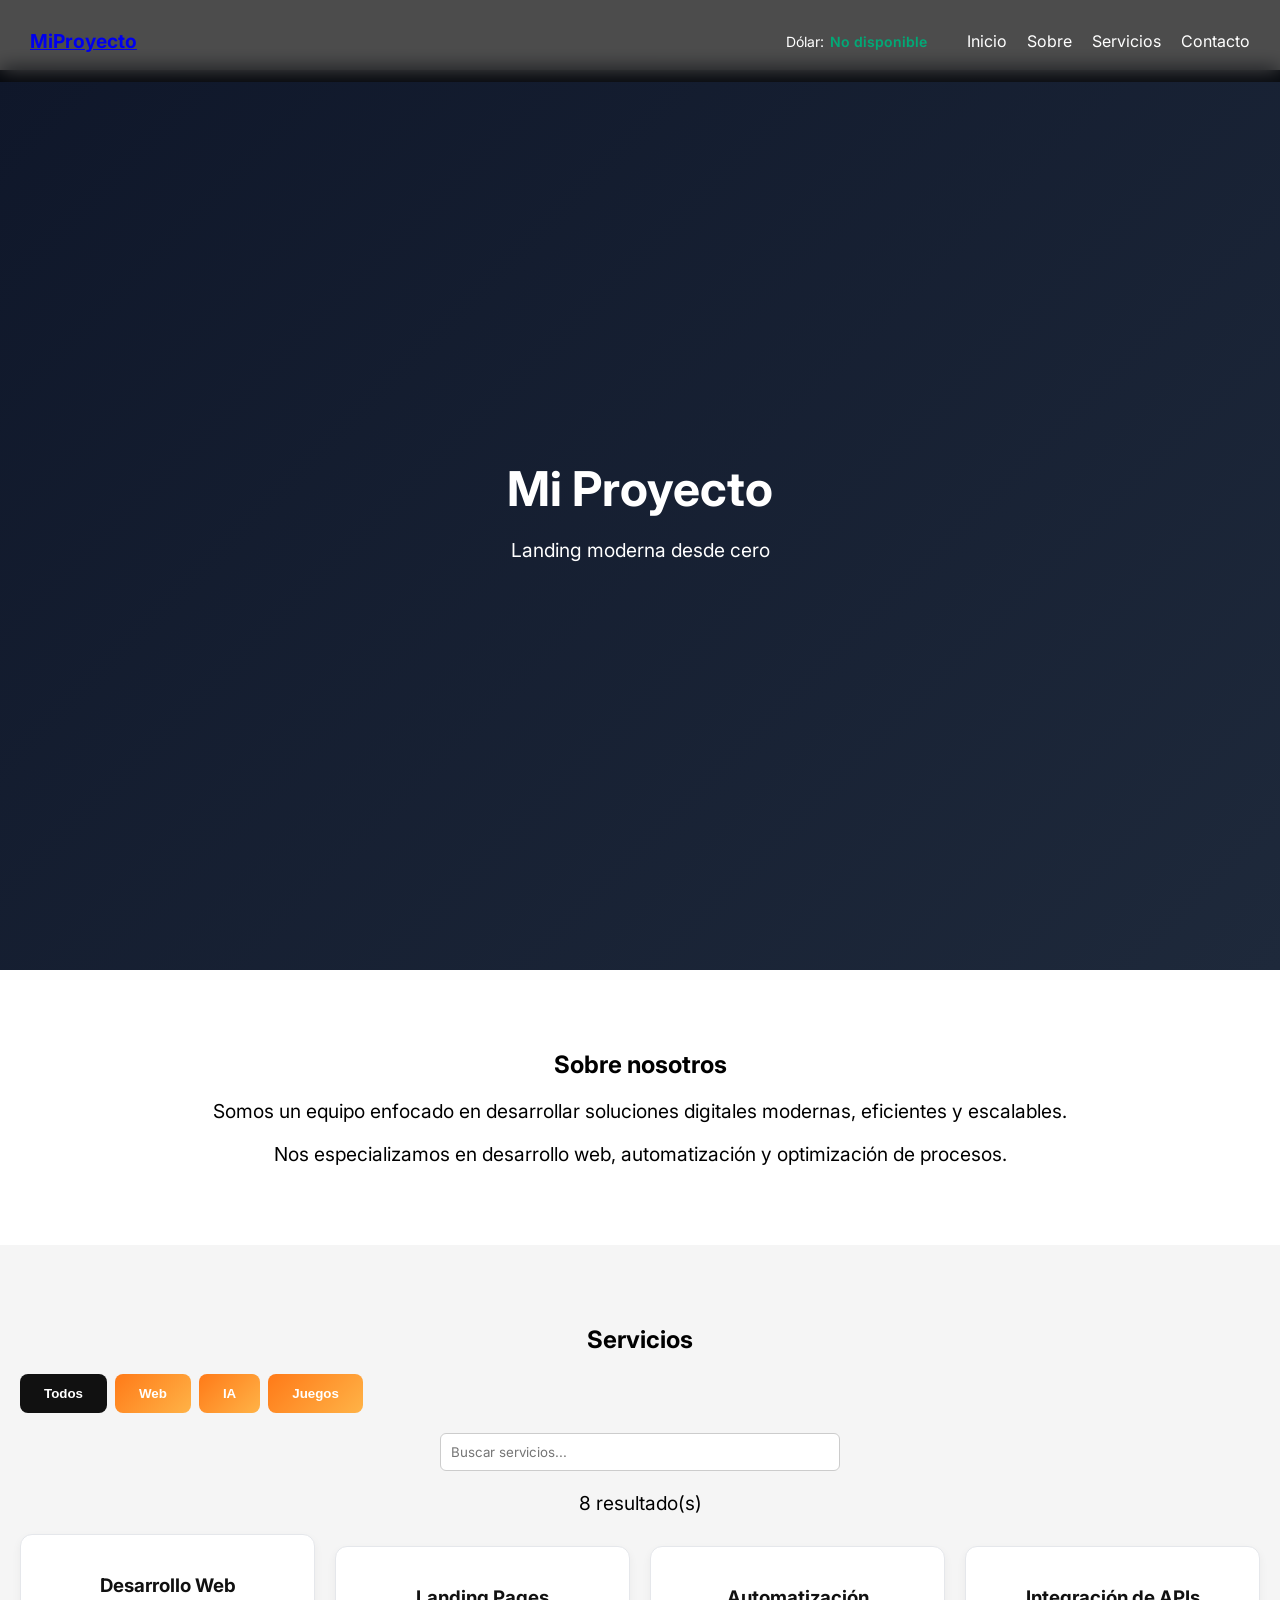
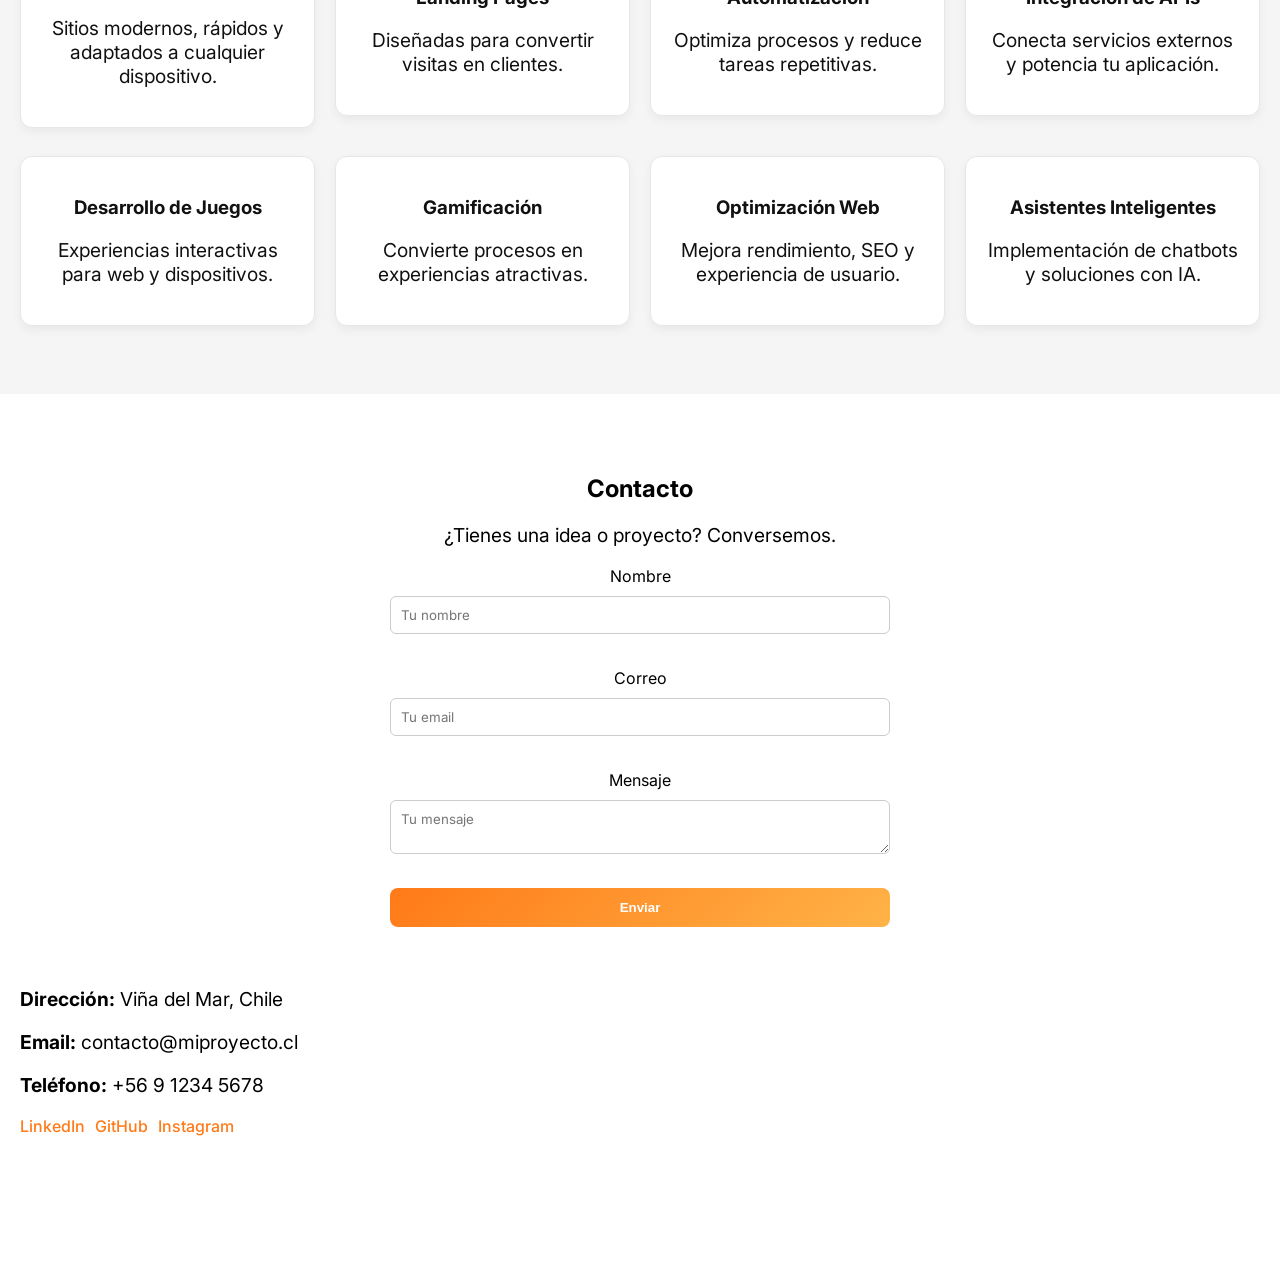
==== commit 64cc475f: "mejora UX en filtros con contador y estado vacío" ====
--- a/index.html
+++ b/index.html
@@ -23,7 +23,7 @@
     <!-- ======================
          ESTILOS
     ====================== -->
-    <link rel="stylesheet" href="styles.css" />
+    <link rel="stylesheet" href="./styles/main.css" />
   </head>
 
   <body>
@@ -94,7 +94,8 @@
         placeholder="Buscar servicios..."
         aria-label="Buscar servicios"
       />
-
+      <p id="results-count"></p>
+      <p id="no-results" class="hidden">No se encontraron resultados</p>
       <div class="cards">
         <div class="card" data-category="web">
           <h3>Desarrollo Web</h3>
--- a/styles/main.css
+++ b/styles/main.css
@@ -0,0 +1,404 @@
+/* ========================
+   RESET / BASE
+======================== */
+* {
+  box-sizing: border-box;
+}
+
+html {
+  scroll-behavior: smooth;
+  scroll-padding-top: 70px;
+}
+
+body {
+  margin: 0;
+  font-family: "Inter", sans-serif;
+  padding-top: 70px; /* compensar navbar fijo */
+}
+
+/* ========================
+   TIPOGRAFÍA
+======================== */
+h1 {
+  font-size: 3rem;
+  margin: 0;
+}
+
+p {
+  font-size: 1.2rem;
+}
+
+/* ========================
+   NAVBAR Menu
+======================== */
+.navbar {
+  position: fixed;
+  top: 0;
+  width: 100%;
+
+  display: flex;
+  justify-content: space-between;
+  align-items: center;
+
+  padding: 15px 30px;
+  background-color: rgba(0, 0, 0, 0.7);
+  backdrop-filter: blur(10px);
+
+  color: white;
+  z-index: 1000;
+}
+
+.logo {
+  font-weight: bold;
+  font-size: 1.2rem;
+}
+
+.nav-links {
+  list-style: none;
+  display: flex;
+  gap: 20px;
+}
+
+.nav-links a {
+  text-decoration: none;
+  color: white;
+  transition: 0.3s;
+}
+
+.nav-links a:hover {
+  color: #ff7a18;
+}
+
+/* ========================
+   HERO
+======================== */
+header {
+  height: 100vh;
+  background: linear-gradient(135deg, #0f172a, #1e293b);
+  color: white;
+
+  display: flex;
+  flex-direction: column;
+  justify-content: center;
+  align-items: center;
+
+  text-align: center;
+  padding: 20px;
+}
+
+/* ========================
+   SECCIONES
+======================== */
+section {
+  padding: 60px 20px;
+  text-align: center;
+}
+
+section:nth-child(even) {
+  background-color: #f5f5f5;
+}
+
+/* ========================
+   BOTONES
+======================== */
+button {
+  padding: 12px 24px;
+  border: none;
+  background: linear-gradient(135deg, #ff7a18, #ffb347);
+  color: white;
+  font-weight: 600;
+  border-radius: 8px;
+  cursor: pointer;
+  transition: 0.3s;
+}
+
+button:hover {
+  transform: translateY(-2px);
+}
+
+/* ========================
+   CARDS (SERVICIOS)
+======================== */
+.cards {
+  display: grid;
+  grid-template-columns: repeat(auto-fit, minmax(250px, 1fr));
+  gap: 20px;
+}
+
+.cards {
+  flex-direction: column;
+  align-items: center;
+}
+
+.card:hover {
+  transform: translateY(-5px);
+}
+
+.card {
+  padding: 20px;
+  border-radius: 12px;
+  background: #ffffff;
+  color: #111;
+
+  border: 1px solid #e5e7eb; /* 👈 borde suave */
+  box-shadow: 0 4px 10px rgba(0, 0, 0, 0.05);
+
+  transition: all 0.2s ease;
+}
+
+.card:hover {
+  transform: translateY(-4px);
+  box-shadow: 0 8px 20px rgba(0, 0, 0, 0.08);
+}
+
+/* ========================
+   ANIMACIONES (SCROLL)
+======================== */
+.fade-in {
+  opacity: 0;
+  transform: translateY(30px);
+  transition: all 0.8s ease;
+}
+
+.fade-in.show {
+  opacity: 1;
+  transform: translateY(0);
+}
+
+/* ========================
+   MENÚ MÓVIL
+======================== */
+.menu-toggle {
+  display: none;
+  font-size: 1.8rem;
+  cursor: pointer;
+}
+
+/* ========================
+   RESPONSIVE
+======================== */
+@media (max-width: 768px) {
+  h1 {
+    font-size: 2rem;
+  }
+
+  p {
+    font-size: 1rem;
+  }
+
+  section {
+    padding: 20px;
+  }
+
+  .contact-extra {
+    grid-template-columns: 1fr;
+  }
+
+  /* NAV LINKS MOBILE */
+  .nav-links {
+    position: absolute;
+    top: 60px;
+    right: 0;
+
+    background-color: #111;
+    width: 100%;
+
+    display: none;
+    flex-direction: column;
+    align-items: center;
+
+    padding: 20px 0;
+  }
+
+  .nav-links li {
+    margin: 10px 0;
+  }
+
+  .nav-links a {
+    font-size: 1.2rem;
+  }
+
+  .nav-links.active {
+    display: flex;
+  }
+
+  .menu-toggle {
+    display: block;
+  }
+}
+
+/* Formulario de contacto */
+
+form {
+  display: flex;
+  flex-direction: column;
+  gap: 12px;
+  max-width: 400px;
+}
+
+input,
+textarea {
+  padding: 10px;
+  border: 1px solid #ccc;
+  border-radius: 6px;
+  font-family: inherit;
+}
+
+button:hover {
+  background-color: #333;
+}
+
+#contacto form {
+  max-width: 500px;
+  margin: 0 auto; /* 👈 centra horizontal */
+  display: flex;
+  flex-direction: column;
+  gap: 10px;
+}
+
+/* modal feedback inmediato sin salir al enviar formulario */
+
+.modal {
+  position: fixed;
+  top: 0;
+  left: 0;
+  width: 100%;
+  height: 100%;
+  background: rgba(0, 0, 0, 0.6);
+  display: flex;
+  align-items: center;
+  justify-content: center;
+}
+
+.modal-content {
+  background: white;
+  padding: 20px;
+  border-radius: 8px;
+  text-align: center;
+}
+
+.hidden {
+  display: none !important;
+}
+
+/* estilo para errores en el formulario */
+
+.error {
+  color: red;
+  font-size: 12px;
+  height: 14px;
+}
+
+.input-error {
+  border: 1px solid red;
+}
+
+/* efecto visual boton */
+
+button:disabled {
+  background-color: #888;
+  cursor: not-allowed;
+  opacity: 0.7;
+}
+
+/* animacion spinner + estado */
+
+.spinner {
+  width: 16px;
+  height: 16px;
+  border: 2px solid white;
+  border-top: 2px solid transparent;
+  border-radius: 50%;
+  margin-left: 8px;
+  animation: spin 0.8s linear infinite;
+}
+
+@keyframes spin {
+  to {
+    transform: rotate(360deg);
+  }
+}
+
+/* widget del dolar para el menu */
+
+.dolar-widget {
+  font-size: 14px;
+  margin-left: auto; /* lo empuja a la derecha */
+  display: flex;
+  gap: 6px;
+  align-items: center;
+}
+
+.dolar-widget strong {
+  font-weight: 600;
+}
+
+#dolar-value {
+  color: #0a7;
+}
+
+/* estilo para los filtros de servicios */
+
+.filters {
+  display: flex;
+  gap: 8px;
+  margin-bottom: 12px;
+}
+
+.filters button.active {
+  background: #111;
+  color: #fff;
+}
+
+.card {
+  margin-bottom: 8px;
+}
+
+mark {
+  background: #ffe58a;
+  padding: 0 2px;
+}
+
+#search-input {
+  display: block;
+  margin: 20px auto; /* separa arriba/abajo y centra */
+  padding: 10px;
+  max-width: 400px;
+  width: 100%;
+}
+
+
+/* Seccion de contacto */
+
+.contact-extra {
+  margin-top: 40px;
+
+  display: grid;
+  grid-template-columns: 1fr 1fr;
+  gap: 30px;
+
+  align-items: start;
+}
+
+.contact-info {
+  text-align: left;
+}
+
+.socials {
+  margin-top: 10px;
+  display: flex;
+  gap: 10px;
+}
+
+.socials a {
+  text-decoration: none;
+  color: #ff7a18;
+  font-weight: 500;
+}
+
+.map iframe {
+  width: 100%;
+  height: 250px;
+  border: none;
+  border-radius: 10px;
+}
